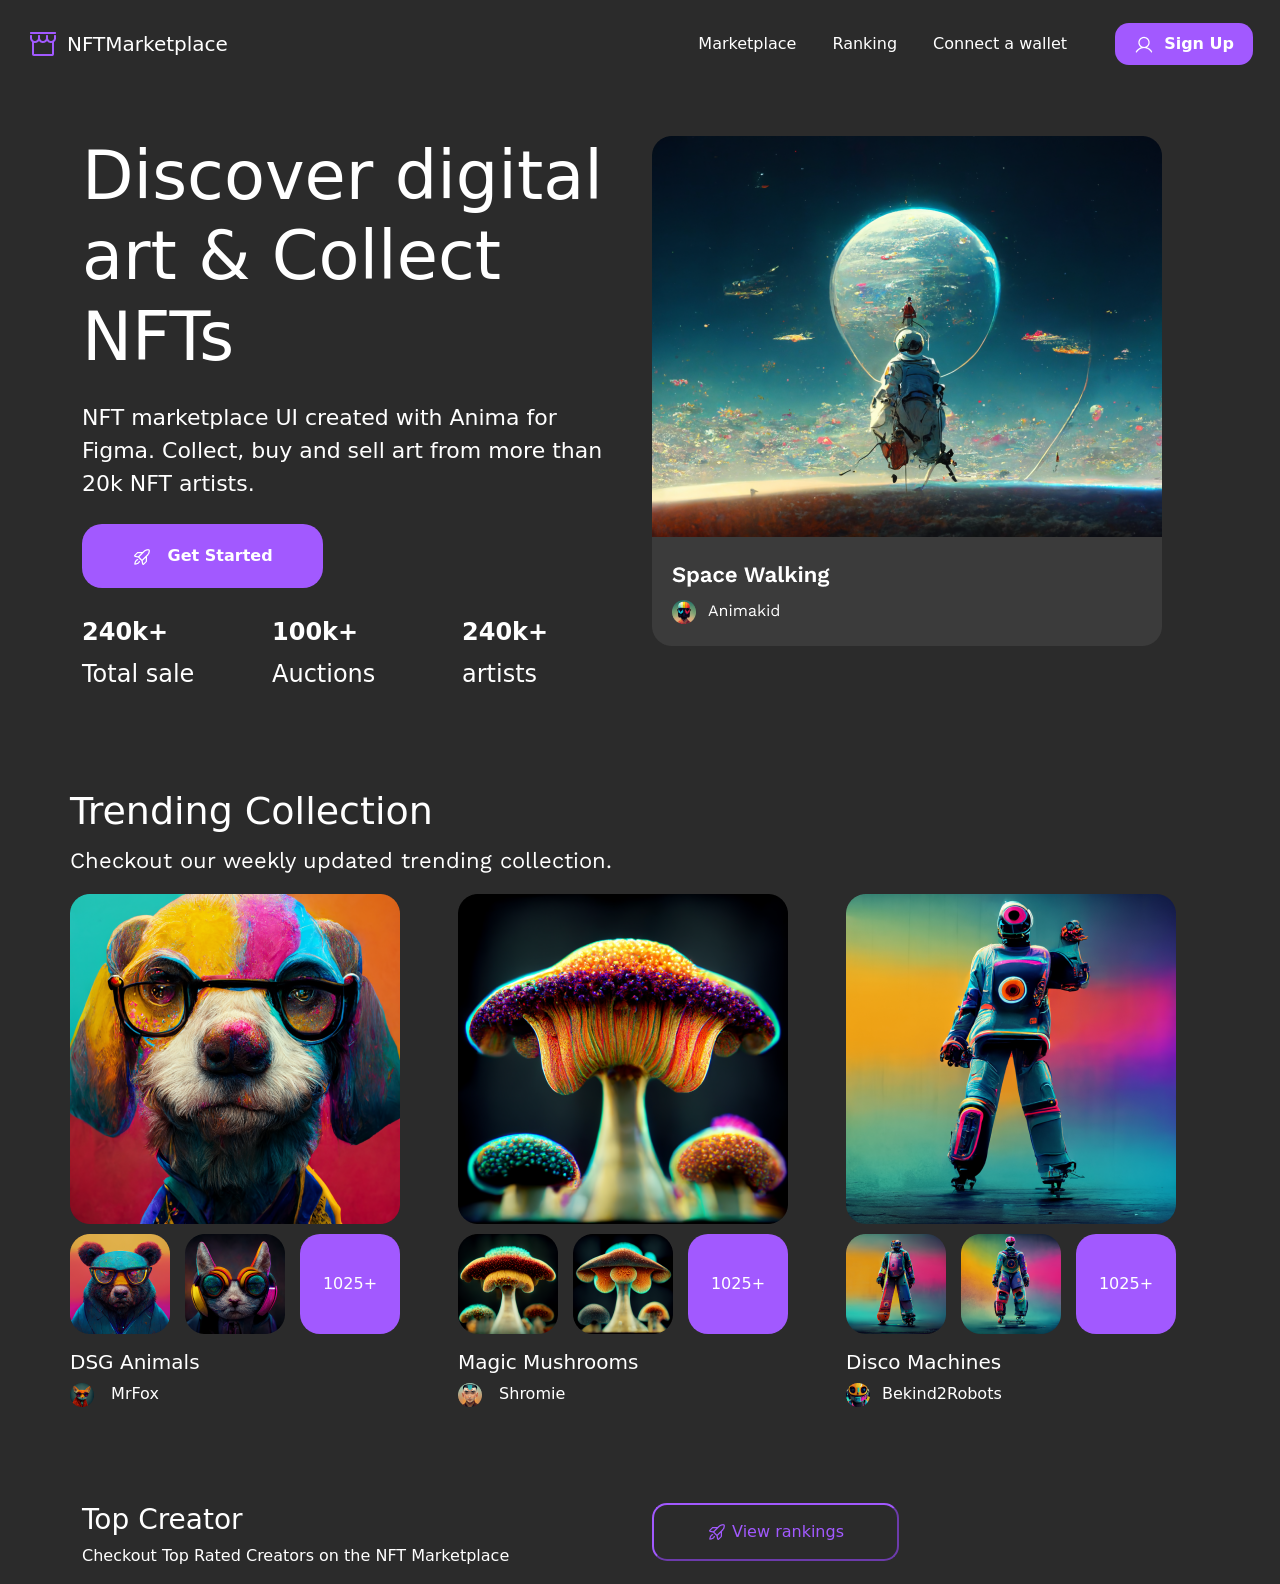
==== index.html @ 0f58839f "first commit" ====
<!DOCTYPE html>
<html lang="en">
    <head>
        <meta charset="UTF-8" />
        <meta name="viewport" content="width=device-width, initial-scale=1.0" />
        <link rel="icon" href="asset/images/Storefront.png">
        <title>NFT - Landing Page</title>
        <link rel="stylesheet" href="asset/css/bootstrap.min.css" />
        <link rel="stylesheet" href="asset/css/style.css" />
        <link rel="preconnect" href="https://fonts.googleapis.com" />
        <link rel="preconnect" href="https://fonts.gstatic.com" crossorigin />
        <link
            href="https://fonts.googleapis.com/css2?family=Work+Sans:ital,wght@0,100;0,200;0,300;0,400;0,500;0,600;0,700;0,800;0,900;1,100;1,200;1,300;1,400;1,500;1,600;1,700;1,800;1,900&display=swap"
            rel="stylesheet"
        />
    </head>
    <body>
        <!-- Navbar -->
        <nav class="navbar navbar-expand-lg bg-body-tertiary sticky-top">
            <div class="container-navbar container">
                <a class="navbar-brand d-flex align-items-center" href="#">
                    <img src="asset/images/Storefront.png" alt="" /><span class="mx-2">NFT<span>Marketplace</a>
                <button
                    class="navbar-toggler"
                    type="button"
                    data-bs-toggle="collapse"
                    data-bs-target="#navbarNavDropdown"
                    aria-controls="navbarNavDropdown"
                    aria-expanded="false"
                    aria-label="Toggle navigation"
                >
                    <span class="navbar-toggler-icon"></span>
                </button>
                <div class="collapse navbar-collapse" id="navbarNavDropdown">
                    <ul class="navbar-nav ms-auto ma">
                        <li class="nav-item">
                            <a class="nav-link" aria-current="page" href="#"
                                >Marketplace</a>
                        </li>
                        <li class="nav-item">
                            <a class="nav-link" href="#">Ranking</a>
                        </li>
                        <li class="nav-item">
                            <a class="nav-link" href="#">Connect a wallet</a>
                        </li>
                    </ul>
                    <button class="button-primary">
                        <img src="asset/images/User.png" alt="" />Sign Up
                    </button>
                </div>
            </div>
        </nav>
        <!-- End Navbar -->

        <!-- Hero Section -->
        <section class="hero-section pt-5">
            <div class="container">
                <div class="row">
                    <div class="col-lg-6 col-12">
                        <div class="hero-text-wrapper mb-4">
                            <h1 class="hero-text-title mb-4">
                                Discover digital art & Collect NFTs
                            </h1>
                            <p class="hero-text-paragraf">
                                NFT marketplace UI created with Anima for Figma.
                                Collect, buy and sell art from more than 20k NFT
                                artists.
                            </p>
                        </div>
                        <div class="button-hero">
                            <button class="button-primary">
                                <img src="asset/images/RocketLaunch.png" alt=""> Get Started
                            </button>
                        </div>
                        <div class="accumulation row">
                             
                                <div class="col-lg-4 accumulations">
                                    <h4>240k+</h4>
                                    <p>Total sale</p>
                                </div>
                                <div class="col-lg-4 accumulations">
                                    <h4>100k+</h4>
                                    <p>Auctions</p>
                                </div>
                                <div class="col-lg-4 accumulations">
                                    <h4>240k+</h4>
                                    <p>artists</p>
                                </div>
                    
                        </div>
                    </div>
                    <div class="col-lg-6 col-12">
                        <img src="asset/images/Highlighted NFT.png" alt="">
                    </div>
                </div>
            </div>
        </section>
        <!-- End Hero Section -->

        <!-- Start Treding Collection -->
        <section>
            <div class="container cards">
                <div>
                    <h3 style="font-size: 38px;">Trending Collection</h3>
                    <p style="line-height: 35.2px; font-family: work sans; font-size: 22px;">Checkout our weekly updated trending collection.</p>
                </div>

                <div class="row">
                  <div class="col-lg-4 col-sm-6">
                    <img src="asset/images/Primary Photo Placeholder.png" alt="">
                    <div class="parent-more row-lg-4">
                        <img src="asset/images/Secondary Photo Placeholder-1.png" alt="">
                        <img src="asset/images/Secondary Photo Placeholder.png" alt="">
                        <p class="more">1025+</p>
                    </div>
                    <div class="profile">
                        <h5>DSG Animals</h5>
                        <p><img src="asset/images/Avatar Placeholder.png" alt=""> MrFox</p>
                    </div>
                  </div>

                  <div class="col-lg-4 col-sm-6">
                    <img src="asset/images/card 2/Primary Photo Placeholder.png" alt="">
                    <div class="parent-more row-lg-4">
                        <img src="asset/images/card 2/Secondary Photo Placeholder(1).png" alt="">
                        <img src="asset/images/card 2/Secondary Photo Placeholder.png" alt="">
                        <p class="more">1025+</p>
                    </div>
                    <div class="profile">
                        <h5>Magic Mushrooms</h5>
                        <p><img src="asset/images/card 2/Avatar Placeholder.png" alt=""> Shromie</p>
                    </div>
                  </div>

                  <div class="col-lg-4">
                    <img src="asset/images/card 3/Primary Photo Placeholder.png" alt="">
                    <div class="parent-more row-lg-4">
                        <img src="asset/images/card 3/Secondary Photo Placeholder-1.png" alt="">
                        <img src="asset/images/card 3/Secondary Photo Placeholder.png" alt="">
                        <p class="more">1025+</p>
                    </div>
                    <div class="profile">
                        <h5>Disco Machines</h5>
                        <p><img src="asset/images/card 3/Avatar Placeholder.png" alt="">Bekind2Robots</p>
                    </div>
                  </div>
                </div>
            </div>  
            <!-- End Trending Collection -->

            <!-- Start Top Creator -->
            <section>
                <div class="container top-creator">
                    <div class="row">
                        <div class="col-lg-6">
                        <h3>Top Creator</h3>
                        <p>Checkout Top Rated Creators on the NFT Marketplace</p>
                    </div>
                    <div class="col-lg-6">
                        <button class="button-topcreator">
                            <img src="asset/images/RocketLaunch(1).png" alt=""> View rankings
                        </button>
                    </div>    
                    </div>
                </div>
            </section>
            <!-- End Top Creator -->


                
                    
                    
                    
     </section>
        <script src="asset/js/bootstrap.bundle.js"></script>
    </body>
</html>
---- asset/css/style.css ----
:root {
    --primary-bg: #2B2B2B;
    --secondary-bg: #3B3B3B;
    --btn-primary: #A259FF;
    --btn-secondary: #FFFFFF;
    --primary-text: #FFFFFF;
    --secondary-text:#858584;
}

h1, h2, h3, h4, h5, h6, p{
    color: var(--primary-text);
}

.button-primary{
    background-color: var(--btn-primary);
    color: var(--primary-text);
    padding:  9px 19px;
    border-radius: 14px;
    border: none;
    font-weight: 600;
    font-size: 16px;
}
.button-hero .button-primary{
    padding: 20px 50px 20px 50px;
    border-radius: 20px;
}

.accumulation{
    margin-top: 30px;
}

.accumulation h4{
    font-weight: 700;
    font-size: 24px;
}

.accumulation p{
    font-size: 24px;
    font-weight: 400;
    line-height: 38.38px;
}

body{
    background-color: var(--primary-bg);
    color: var(--primary-text);
}

.button-primary img{
    margin-right: 10px;
}

.navbar-nav, li.nav-item{
    margin-right: 20px;
}


.navbar{
    background-color: var(--primary-bg) !important;
}

.container-navbar{
    margin: 15px;
}

.navbar-brand, .navbar-brand:hover, .nav-link:focus, .nav-link:hover, li.nav-item a {
    color: var(--primary-text);
}

.hero-text-title {
    font-size: 67px;
}

.hero-text-paragraf {
    font-size: 22px;
}

body h1{
    size: 67px;
}

.cards{
    padding: 80px 0 80px 0;
}

.more {
    background-color: var(--btn-primary);
    width: 100px;
    height: 100px;
    border-radius: 20px;
    display: flex;
    justify-content: center;
    align-items: center;
}

.parent-more{
    display: flex;
    width: 330px;
    justify-content: space-between;
    padding-top: 10px;
}

.parent-more img{
    width: 100px;
    height: 100px;
}

.profile p img{
    padding-right: 12px;
}

.navbar-toggler{
    border-color: var(--btn-primary);
}

.top-creator .button-topcreator{
    padding: 15px 50px;
    border-radius: 15px;
    border-color: #A259FF;
    background-color: var(--primary-bg);
    color: var(--btn-primary);
    width: 247px;
}



@media(max-width: 1000px){
    .button-primary{
        width: 100%;
    }
}

@media (min-width: 1200px) {
    .container-navbar {
      max-width: 1329px;
    }
}

@media (max-width: 600px){
    .accumulation .accumulations{
        width: 150px;
    }
}

@media (max-width: 600px){
    .accumulation{
        display: flex;
        justify-content: space-between;
    }
}
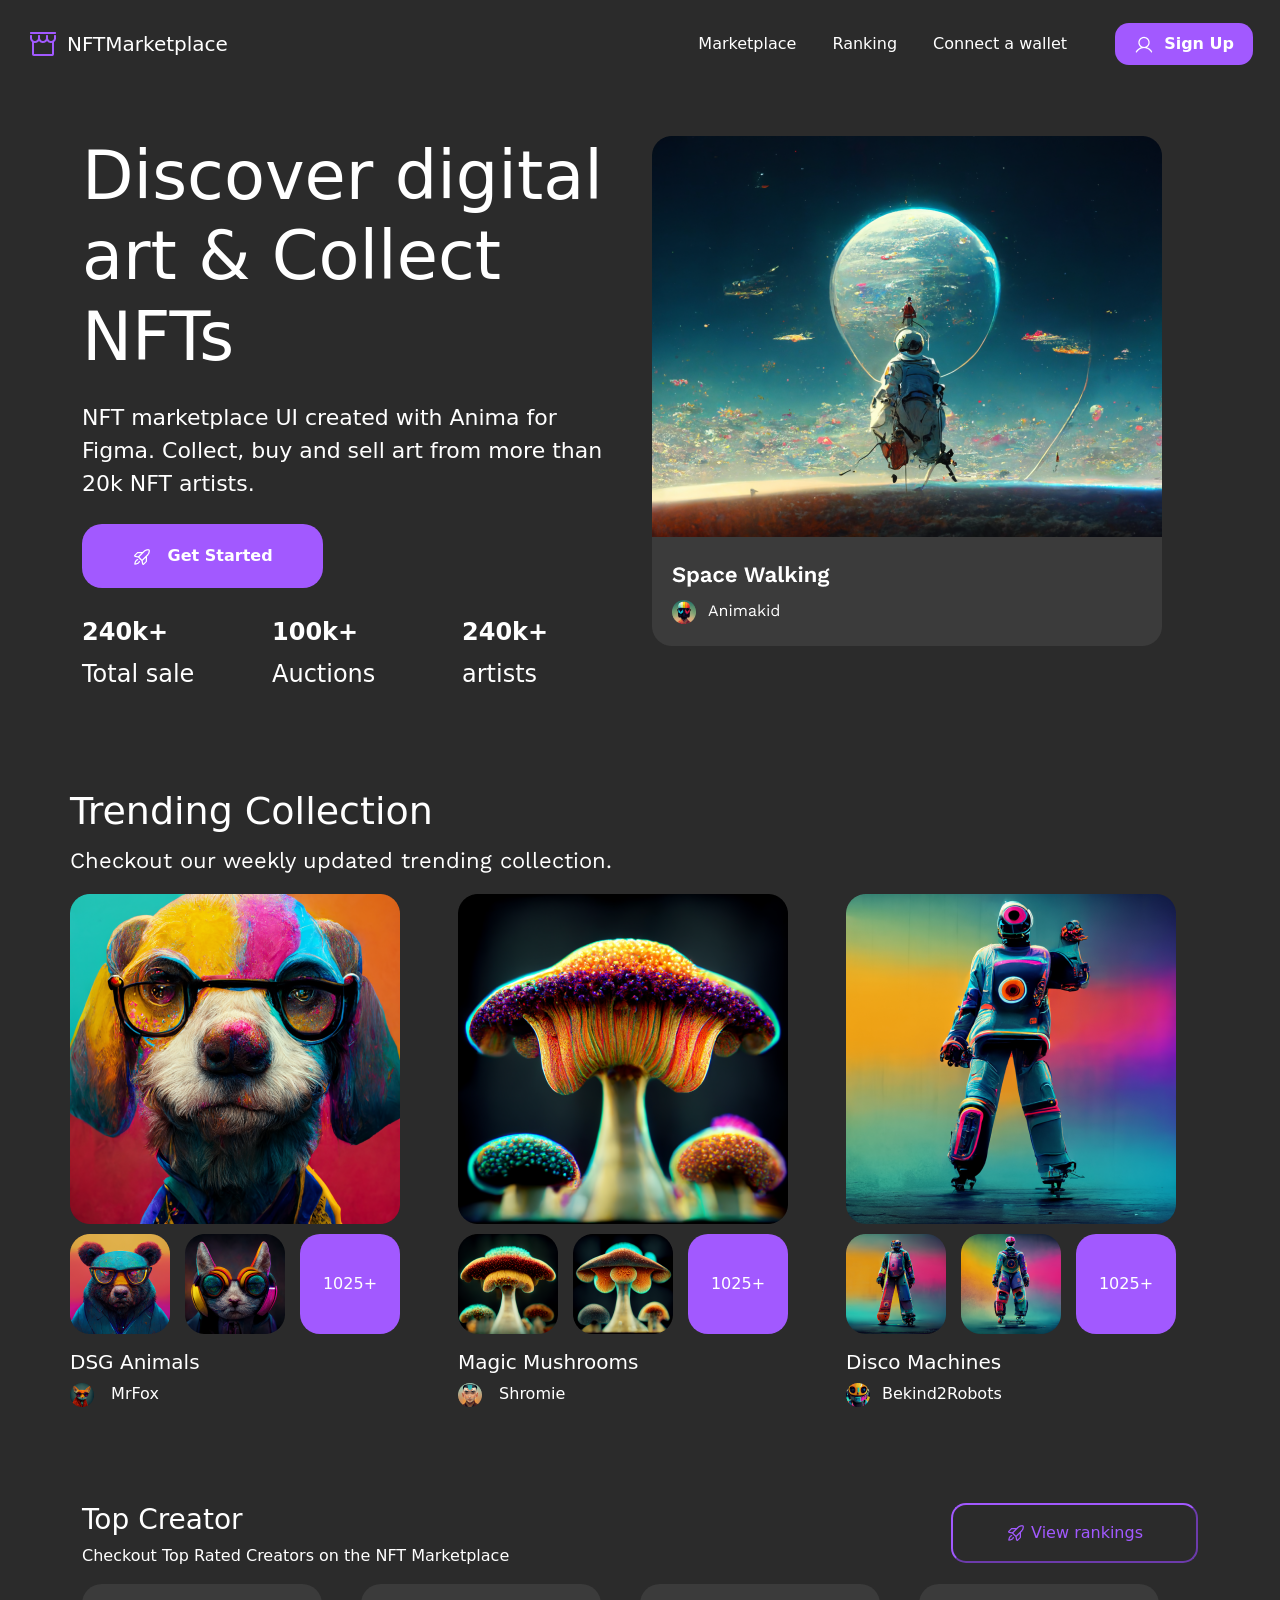
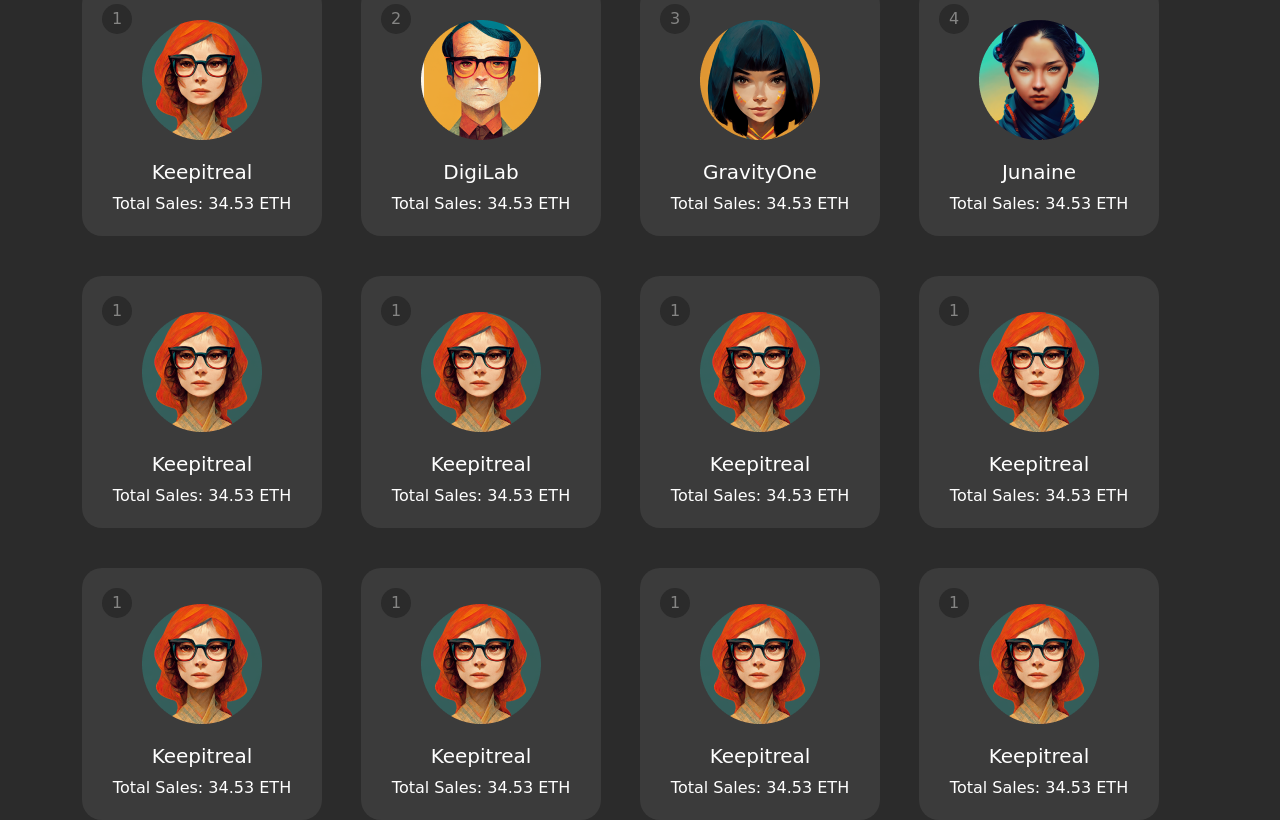
==== commit 54b470c5: "add top creator" ====
--- a/index.html
+++ b/index.html
@@ -151,16 +151,187 @@
             <!-- Start Top Creator -->
             <section>
                 <div class="container top-creator">
-                    <div class="row">
+                    <div class="row d-flex">
                         <div class="col-lg-6">
                         <h3>Top Creator</h3>
                         <p>Checkout Top Rated Creators on the NFT Marketplace</p>
                     </div>
-                    <div class="col-lg-6">
+                    <div class="col-lg-6 position-top-creator">
                         <button class="button-topcreator">
                             <img src="asset/images/RocketLaunch(1).png" alt=""> View rankings
                         </button>
                     </div>    
+                    </div>
+
+                    <div class="avatar-top-creator">
+                        <div class="row-lg-4">
+                            <div class="container-card d-flex">
+                            <div class="col-lg-3">
+                                <div class="card-avatar">
+                                    <p class="number">1</p>
+                                    <img src="asset/images/avatar-top-creator/Avatar.png"  alt="">
+                                         <div>
+                                            <h5>Keepitreal</h5>
+                                            <div class="total">
+                                                <p class="d-inline">Total Sales:</p>
+                                                <p class="d-inline">34.53 ETH</p>
+                                            </div>
+                                        </div>
+                                </div>
+                            </div>
+                            <div class="col-lg-3">
+                                <div class="card-avatar">
+                                    <p class="number">2</p>
+                                    <img src="asset/images/avatar-top-creator/Artist Avatar.png"  alt="">
+                                         <div>
+                                            <h5>DigiLab</h5>
+                                            <div class="total">
+                                                <p class="d-inline">Total Sales:</p>
+                                                <p class="d-inline">34.53 ETH</p>
+                                            </div>
+                                        </div>
+                                </div>
+                            </div>
+                            <div class="col-lg-3">
+                                <div class="card-avatar">
+                                    <p class="number">3</p>
+                                    <img src="asset/images/avatar-top-creator/Artist Avatar-1.png"  alt="">
+                                         <div>
+                                            <h5>GravityOne</h5>
+                                            <div class="total">
+                                                <p class="d-inline">Total Sales:</p>
+                                                <p class="d-inline">34.53 ETH</p>
+                                            </div>
+                                        </div>
+                                </div>
+                            </div>
+                            <div class="col-lg-3">
+                                <div class="card-avatar">
+                                    <p class="number">4</p>
+                                    <img src="asset/images/avatar-top-creator/Artist Avatar-2.png"  alt="">
+                                         <div>
+                                            <h5>Junaine</h5>
+                                            <div class="total">
+                                                <p class="d-inline">Total Sales:</p>
+                                                <p class="d-inline">34.53 ETH</p>
+                                            </div>
+                                        </div>
+                                </div>
+                            </div>
+                        </div>
+                        </div>
+                        <div class="row-lg-4">
+                            <div class="container-card d-flex">
+                            <div class="col-lg-3">
+                                <div class="card-avatar">
+                                    <p class="number">1</p>
+                                    <img src="asset/images/avatar-top-creator/Avatar.png"  alt="">
+                                         <div>
+                                            <h5>Keepitreal</h5>
+                                            <div class="total">
+                                                <p class="d-inline">Total Sales:</p>
+                                                <p class="d-inline">34.53 ETH</p>
+                                            </div>
+                                        </div>
+                                </div>
+                            </div>
+                            <div class="col-lg-3">
+                                <div class="card-avatar">
+                                    <p class="number">1</p>
+                                    <img src="asset/images/avatar-top-creator/Avatar.png"  alt="">
+                                         <div>
+                                            <h5>Keepitreal</h5>
+                                            <div class="total">
+                                                <p class="d-inline">Total Sales:</p>
+                                                <p class="d-inline">34.53 ETH</p>
+                                            </div>
+                                        </div>
+                                </div>
+                            </div>
+                            <div class="col-lg-3">
+                                <div class="card-avatar">
+                                    <p class="number">1</p>
+                                    <img src="asset/images/avatar-top-creator/Avatar.png"  alt="">
+                                         <div>
+                                            <h5>Keepitreal</h5>
+                                            <div class="total">
+                                                <p class="d-inline">Total Sales:</p>
+                                                <p class="d-inline">34.53 ETH</p>
+                                            </div>
+                                        </div>
+                                </div>
+                            </div>
+                            <div class="col-lg-3">
+                                <div class="card-avatar">
+                                    <p class="number">1</p>
+                                    <img src="asset/images/avatar-top-creator/Avatar.png"  alt="">
+                                         <div>
+                                            <h5>Keepitreal</h5>
+                                            <div class="total">
+                                                <p class="d-inline">Total Sales:</p>
+                                                <p class="d-inline">34.53 ETH</p>
+                                            </div>
+                                        </div>
+                                </div>
+                            </div>
+                        </div>
+                        </div>
+                        <div class="row-lg-4">
+                            <div class="container-card-number d-flex">
+                            <div class="col-lg-3">
+                                <div class="card-avatar">
+                                    <p class="number">1</p>
+                                    <img src="asset/images/avatar-top-creator/Avatar.png"  alt="">
+                                         <div>
+                                            <h5>Keepitreal</h5>
+                                            <div class="total">
+                                                <p class="d-inline">Total Sales:</p>
+                                                <p class="d-inline">34.53 ETH</p>
+                                            </div>
+                                        </div>
+                                </div>
+                            </div>
+                            <div class="col-lg-3">
+                                <div class="card-avatar">
+                                    <p class="number">1</p>
+                                    <img src="asset/images/avatar-top-creator/Avatar.png"  alt="">
+                                         <div>
+                                            <h5>Keepitreal</h5>
+                                            <div class="total">
+                                                <p class="d-inline">Total Sales:</p>
+                                                <p class="d-inline">34.53 ETH</p>
+                                            </div>
+                                        </div>
+                                </div>
+                            </div>
+                            <div class="col-lg-3">
+                                <div class="card-avatar">
+                                    <p class="number">1</p>
+                                    <img src="asset/images/avatar-top-creator/Avatar.png"  alt="">
+                                         <div>
+                                            <h5>Keepitreal</h5>
+                                            <div class="total">
+                                                <p class="d-inline">Total Sales:</p>
+                                                <p class="d-inline">34.53 ETH</p>
+                                            </div>
+                                        </div>
+                                </div>
+                            </div>
+                            <div class="col-lg-3">
+                                <div class="card-avatar">
+                                    <p class="number">1</p>
+                                    <img src="asset/images/avatar-top-creator/Avatar.png"  alt="">
+                                         <div>
+                                            <h5>Keepitreal</h5>
+                                            <div class="total">
+                                                <p class="d-inline">Total Sales:</p>
+                                                <p class="d-inline">34.53 ETH</p>
+                                            </div>
+                                        </div>
+                                </div>
+                            </div>
+                        </div>
+                        </div>
                     </div>
                 </div>
             </section>
--- a/asset/css/style.css
+++ b/asset/css/style.css
@@ -121,7 +121,53 @@
     width: 247px;
 }
 
+.button-topcreator{
+    width: 247px;
+    height: 60px;
+}
 
+.position-top-creator{
+    display: flex;
+    justify-content: end;
+}
+
+.card-avatar{
+    background-color: #3B3B3B;
+    border-radius: 20px;
+    padding: 20px;
+    width: 240px;
+}
+
+.card-avatar .number {
+    background-color: var(--primary-bg);
+    width: 30px;
+    height: 30px;
+    border-radius: 20px;
+    display: flex;
+    justify-content: center;
+    align-items: center;
+    color: #858584;
+}
+
+.card-avatar img{
+    display: block;
+    margin-left: auto;
+    margin-right: auto;
+    padding-bottom: 20px;
+    margin-top: -30px;
+}
+
+.card-avatar .total{
+    text-align: center;
+}
+
+.card-avatar h5{
+    text-align: center;
+}
+
+.container-card{
+    padding-bottom: 40px;
+}
 
 @media(max-width: 1000px){
     .button-primary{
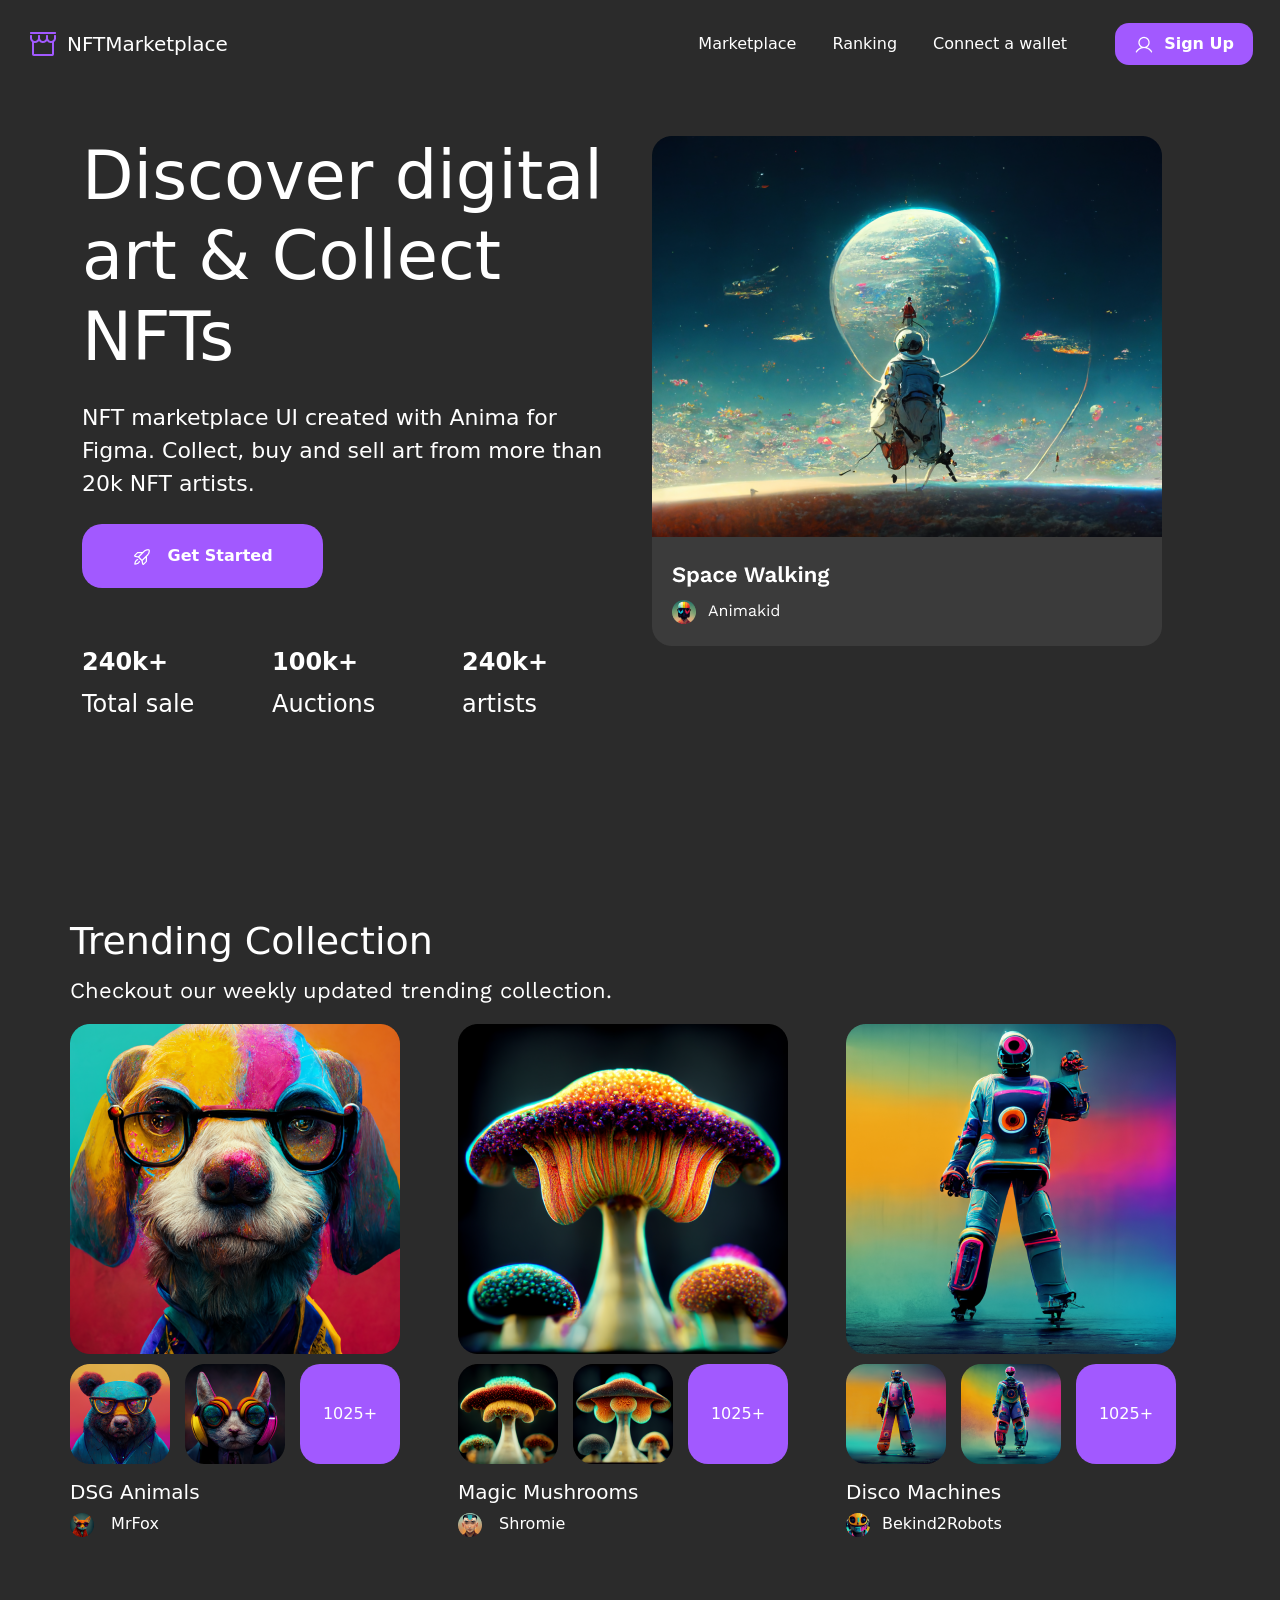
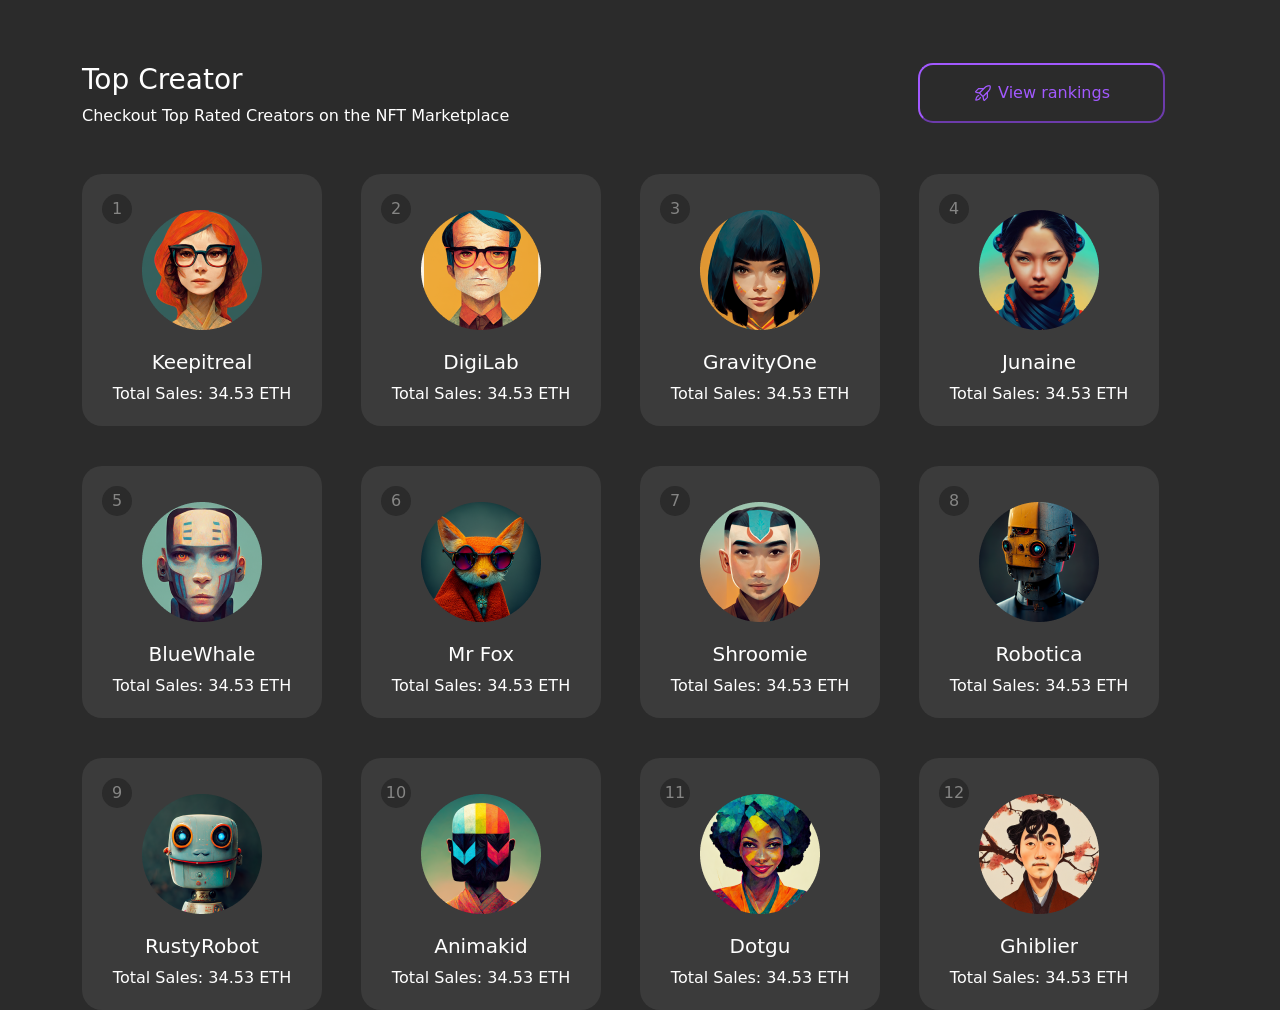
==== commit ef4eb6af: "add avatar top creator" ====
--- a/index.html
+++ b/index.html
@@ -72,7 +72,7 @@
                                 <img src="asset/images/RocketLaunch.png" alt=""> Get Started
                             </button>
                         </div>
-                        <div class="accumulation row">
+                        <div class="accumulation row" style="padding-bottom: 100px; padding-top: 30px;">
                              
                                 <div class="col-lg-4 accumulations">
                                     <h4>240k+</h4>
@@ -151,7 +151,7 @@
             <!-- Start Top Creator -->
             <section>
                 <div class="container top-creator">
-                    <div class="row d-flex">
+                    <div class="row d-flex" style="padding-bottom: 30px; padding-top: 30px;">
                         <div class="col-lg-6">
                         <h3>Top Creator</h3>
                         <p>Checkout Top Rated Creators on the NFT Marketplace</p>
@@ -224,49 +224,49 @@
                             <div class="container-card d-flex">
                             <div class="col-lg-3">
                                 <div class="card-avatar">
-                                    <p class="number">1</p>
-                                    <img src="asset/images/avatar-top-creator/Avatar.png"  alt="">
-                                         <div>
-                                            <h5>Keepitreal</h5>
-                                            <div class="total">
-                                                <p class="d-inline">Total Sales:</p>
-                                                <p class="d-inline">34.53 ETH</p>
-                                            </div>
-                                        </div>
-                                </div>
-                            </div>
-                            <div class="col-lg-3">
-                                <div class="card-avatar">
-                                    <p class="number">1</p>
-                                    <img src="asset/images/avatar-top-creator/Avatar.png"  alt="">
-                                         <div>
-                                            <h5>Keepitreal</h5>
-                                            <div class="total">
-                                                <p class="d-inline">Total Sales:</p>
-                                                <p class="d-inline">34.53 ETH</p>
-                                            </div>
-                                        </div>
-                                </div>
-                            </div>
-                            <div class="col-lg-3">
-                                <div class="card-avatar">
-                                    <p class="number">1</p>
-                                    <img src="asset/images/avatar-top-creator/Avatar.png"  alt="">
-                                         <div>
-                                            <h5>Keepitreal</h5>
-                                            <div class="total">
-                                                <p class="d-inline">Total Sales:</p>
-                                                <p class="d-inline">34.53 ETH</p>
-                                            </div>
-                                        </div>
-                                </div>
-                            </div>
-                            <div class="col-lg-3">
-                                <div class="card-avatar">
-                                    <p class="number">1</p>
-                                    <img src="asset/images/avatar-top-creator/Avatar.png"  alt="">
-                                         <div>
-                                            <h5>Keepitreal</h5>
+                                    <p class="number">5</p>
+                                    <img src="asset/images/avatar-top-creator/Artist Avatar-3.png"  alt="">
+                                         <div>
+                                            <h5>BlueWhale</h5>
+                                            <div class="total">
+                                                <p class="d-inline">Total Sales:</p>
+                                                <p class="d-inline">34.53 ETH</p>
+                                            </div>
+                                        </div>
+                                </div>
+                            </div>
+                            <div class="col-lg-3">
+                                <div class="card-avatar">
+                                    <p class="number">6</p>
+                                    <img src="asset/images/avatar-top-creator/Artist Avatar-4.png"  alt="">
+                                         <div>
+                                            <h5>Mr Fox</h5>
+                                            <div class="total">
+                                                <p class="d-inline">Total Sales:</p>
+                                                <p class="d-inline">34.53 ETH</p>
+                                            </div>
+                                        </div>
+                                </div>
+                            </div>
+                            <div class="col-lg-3">
+                                <div class="card-avatar">
+                                    <p class="number">7</p>
+                                    <img src="asset/images/avatar-top-creator/Artist Avatar-5.png"  alt="">
+                                         <div>
+                                            <h5>Shroomie</h5>
+                                            <div class="total">
+                                                <p class="d-inline">Total Sales:</p>
+                                                <p class="d-inline">34.53 ETH</p>
+                                            </div>
+                                        </div>
+                                </div>
+                            </div>
+                            <div class="col-lg-3">
+                                <div class="card-avatar">
+                                    <p class="number">8</p>
+                                    <img src="asset/images/avatar-top-creator/Artist Avatar-6.png"  alt="">
+                                         <div>
+                                            <h5>Robotica</h5>
                                             <div class="total">
                                                 <p class="d-inline">Total Sales:</p>
                                                 <p class="d-inline">34.53 ETH</p>
@@ -280,49 +280,49 @@
                             <div class="container-card-number d-flex">
                             <div class="col-lg-3">
                                 <div class="card-avatar">
-                                    <p class="number">1</p>
-                                    <img src="asset/images/avatar-top-creator/Avatar.png"  alt="">
-                                         <div>
-                                            <h5>Keepitreal</h5>
-                                            <div class="total">
-                                                <p class="d-inline">Total Sales:</p>
-                                                <p class="d-inline">34.53 ETH</p>
-                                            </div>
-                                        </div>
-                                </div>
-                            </div>
-                            <div class="col-lg-3">
-                                <div class="card-avatar">
-                                    <p class="number">1</p>
-                                    <img src="asset/images/avatar-top-creator/Avatar.png"  alt="">
-                                         <div>
-                                            <h5>Keepitreal</h5>
-                                            <div class="total">
-                                                <p class="d-inline">Total Sales:</p>
-                                                <p class="d-inline">34.53 ETH</p>
-                                            </div>
-                                        </div>
-                                </div>
-                            </div>
-                            <div class="col-lg-3">
-                                <div class="card-avatar">
-                                    <p class="number">1</p>
-                                    <img src="asset/images/avatar-top-creator/Avatar.png"  alt="">
-                                         <div>
-                                            <h5>Keepitreal</h5>
-                                            <div class="total">
-                                                <p class="d-inline">Total Sales:</p>
-                                                <p class="d-inline">34.53 ETH</p>
-                                            </div>
-                                        </div>
-                                </div>
-                            </div>
-                            <div class="col-lg-3">
-                                <div class="card-avatar">
-                                    <p class="number">1</p>
-                                    <img src="asset/images/avatar-top-creator/Avatar.png"  alt="">
-                                         <div>
-                                            <h5>Keepitreal</h5>
+                                    <p class="number">9</p>
+                                    <img src="asset/images/avatar-top-creator/Artist Avatar-7.png"  alt="">
+                                         <div>
+                                            <h5>RustyRobot</h5>
+                                            <div class="total">
+                                                <p class="d-inline">Total Sales:</p>
+                                                <p class="d-inline">34.53 ETH</p>
+                                            </div>
+                                        </div>
+                                </div>
+                            </div>
+                            <div class="col-lg-3">
+                                <div class="card-avatar">
+                                    <p class="number">10</p>
+                                    <img src="asset/images/avatar-top-creator/Artist Avatar-8.png"  alt="">
+                                         <div>
+                                            <h5>Animakid</h5>
+                                            <div class="total">
+                                                <p class="d-inline">Total Sales:</p>
+                                                <p class="d-inline">34.53 ETH</p>
+                                            </div>
+                                        </div>
+                                </div>
+                            </div>
+                            <div class="col-lg-3">
+                                <div class="card-avatar">
+                                    <p class="number">11</p>
+                                    <img src="asset/images/avatar-top-creator/Artist Avatar-9.png"  alt="">
+                                         <div>
+                                            <h5>Dotgu</h5>
+                                            <div class="total">
+                                                <p class="d-inline">Total Sales:</p>
+                                                <p class="d-inline">34.53 ETH</p>
+                                            </div>
+                                        </div>
+                                </div>
+                            </div>
+                            <div class="col-lg-3">
+                                <div class="card-avatar">
+                                    <p class="number">12</p>
+                                    <img src="asset/images/avatar-top-creator/Artist Avatar-10.png"  alt="">
+                                         <div>
+                                            <h5>Ghiblier</h5>
                                             <div class="total">
                                                 <p class="d-inline">Total Sales:</p>
                                                 <p class="d-inline">34.53 ETH</p>
--- a/asset/css/style.css
+++ b/asset/css/style.css
@@ -129,6 +129,7 @@
 .position-top-creator{
     display: flex;
     justify-content: end;
+    padding-right: 45px;
 }
 
 .card-avatar{
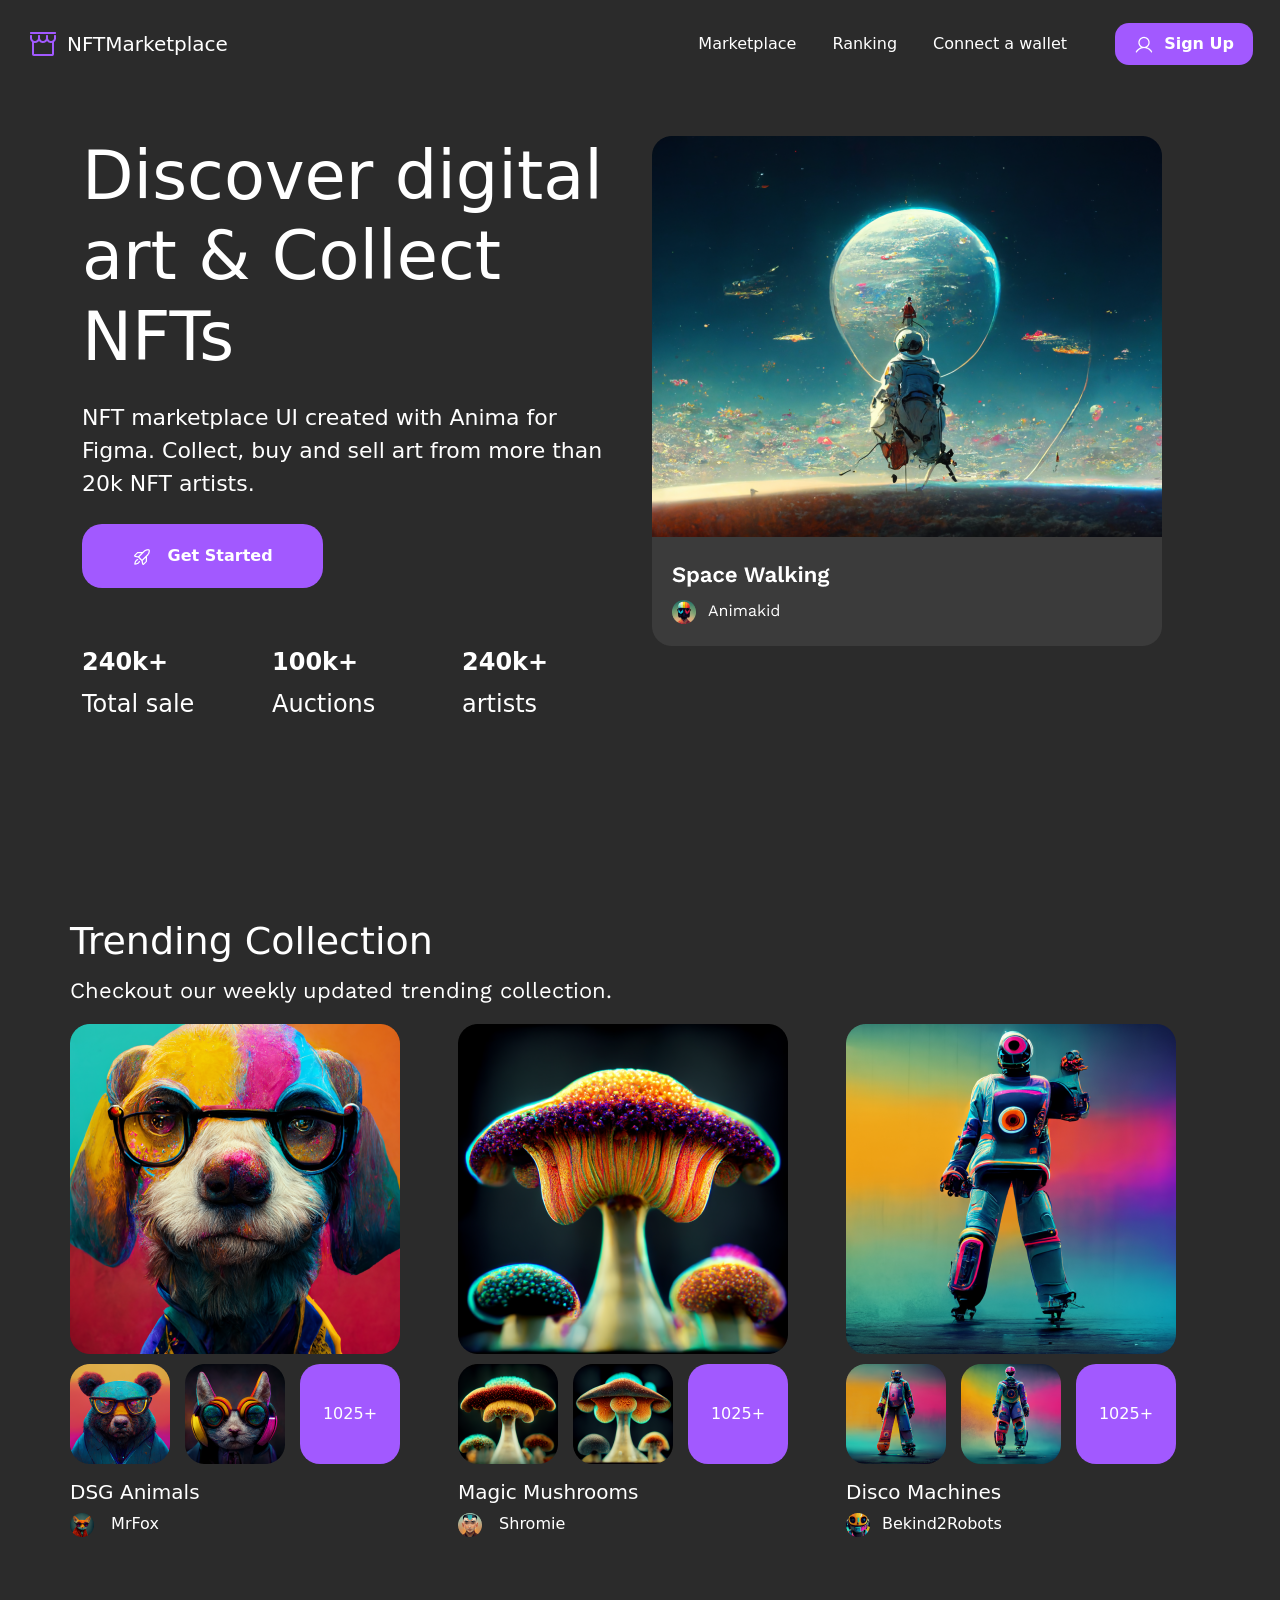
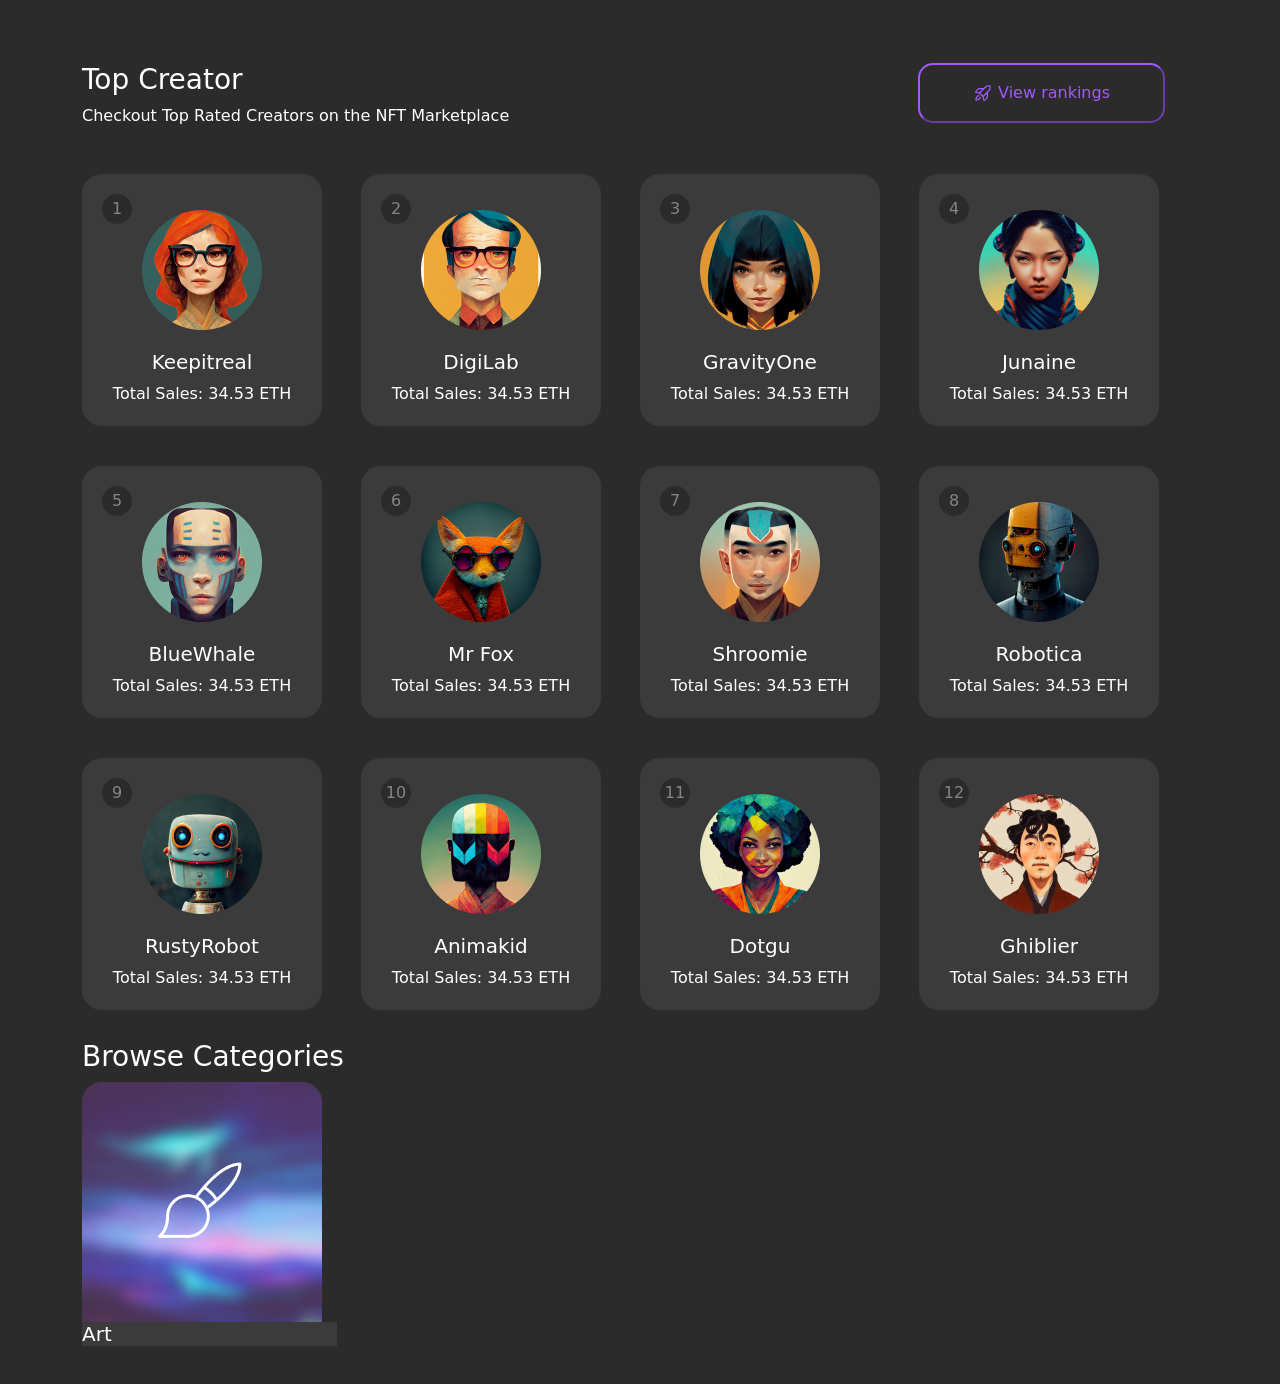
==== commit 3686af7a: "add image" ====
--- a/index.html
+++ b/index.html
@@ -337,8 +337,23 @@
             </section>
             <!-- End Top Creator -->
 
-
-                
+            <!-- Start Browse Categori -->
+                <section>
+                    <div class="container browse-cate">
+                        <div class="row d-flex" style="padding-bottom: 30px; padding-top: 30px;">
+                            <h3>Browse Categories</h3>
+
+                            <div class="row">
+                                <div class="col-lg-3">
+                                    <img src="asset/images/Browse Categories/Photo & Icon 1.png" alt="">
+                                    <div class="Categories-name">
+                                        <h5>Art</h5>
+                                    </div>
+                                </div>
+                            </div>
+                        </div>
+                </section>
+            <!-- End Browse Categori -->
                     
                     
                     
--- a/asset/css/style.css
+++ b/asset/css/style.css
@@ -170,6 +170,10 @@
     padding-bottom: 40px;
 }
 
+.Categories-name{
+    background-color: #3B3B3B;
+}
+
 @media(max-width: 1000px){
     .button-primary{
         width: 100%;
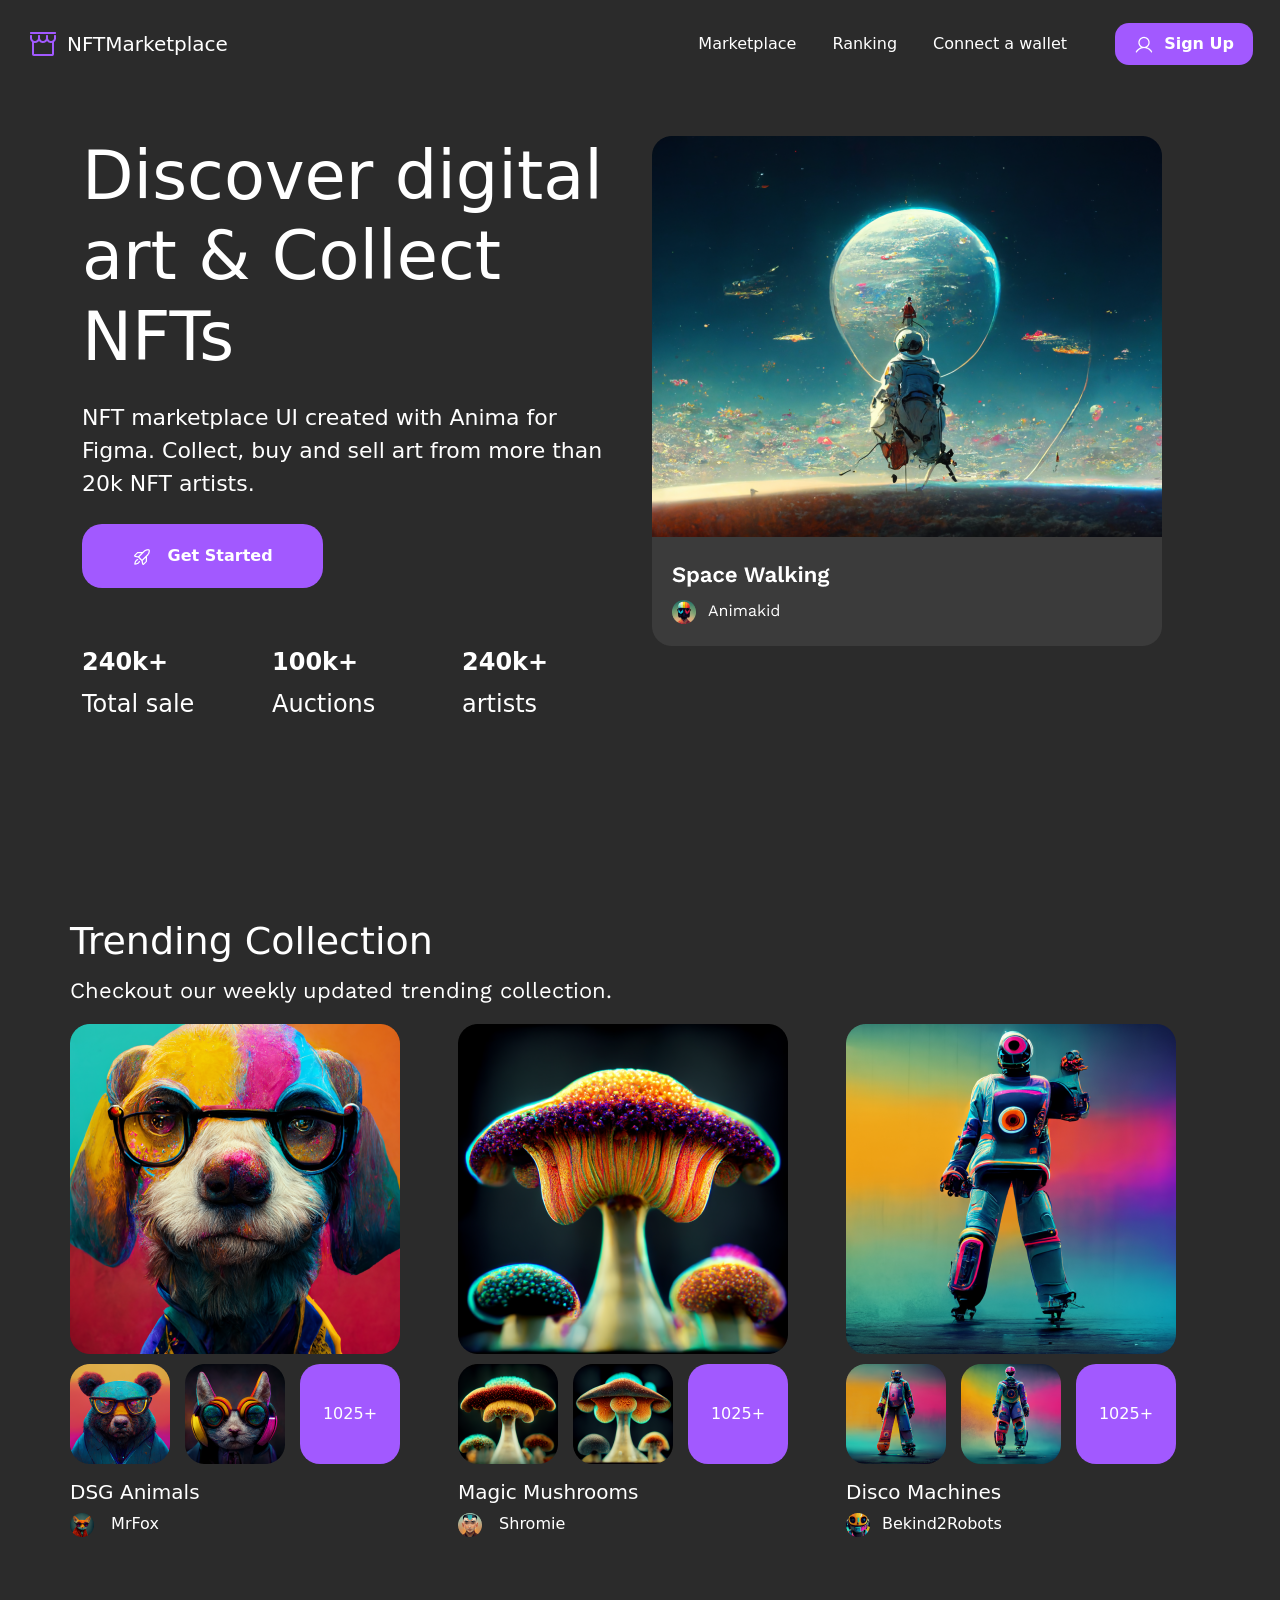
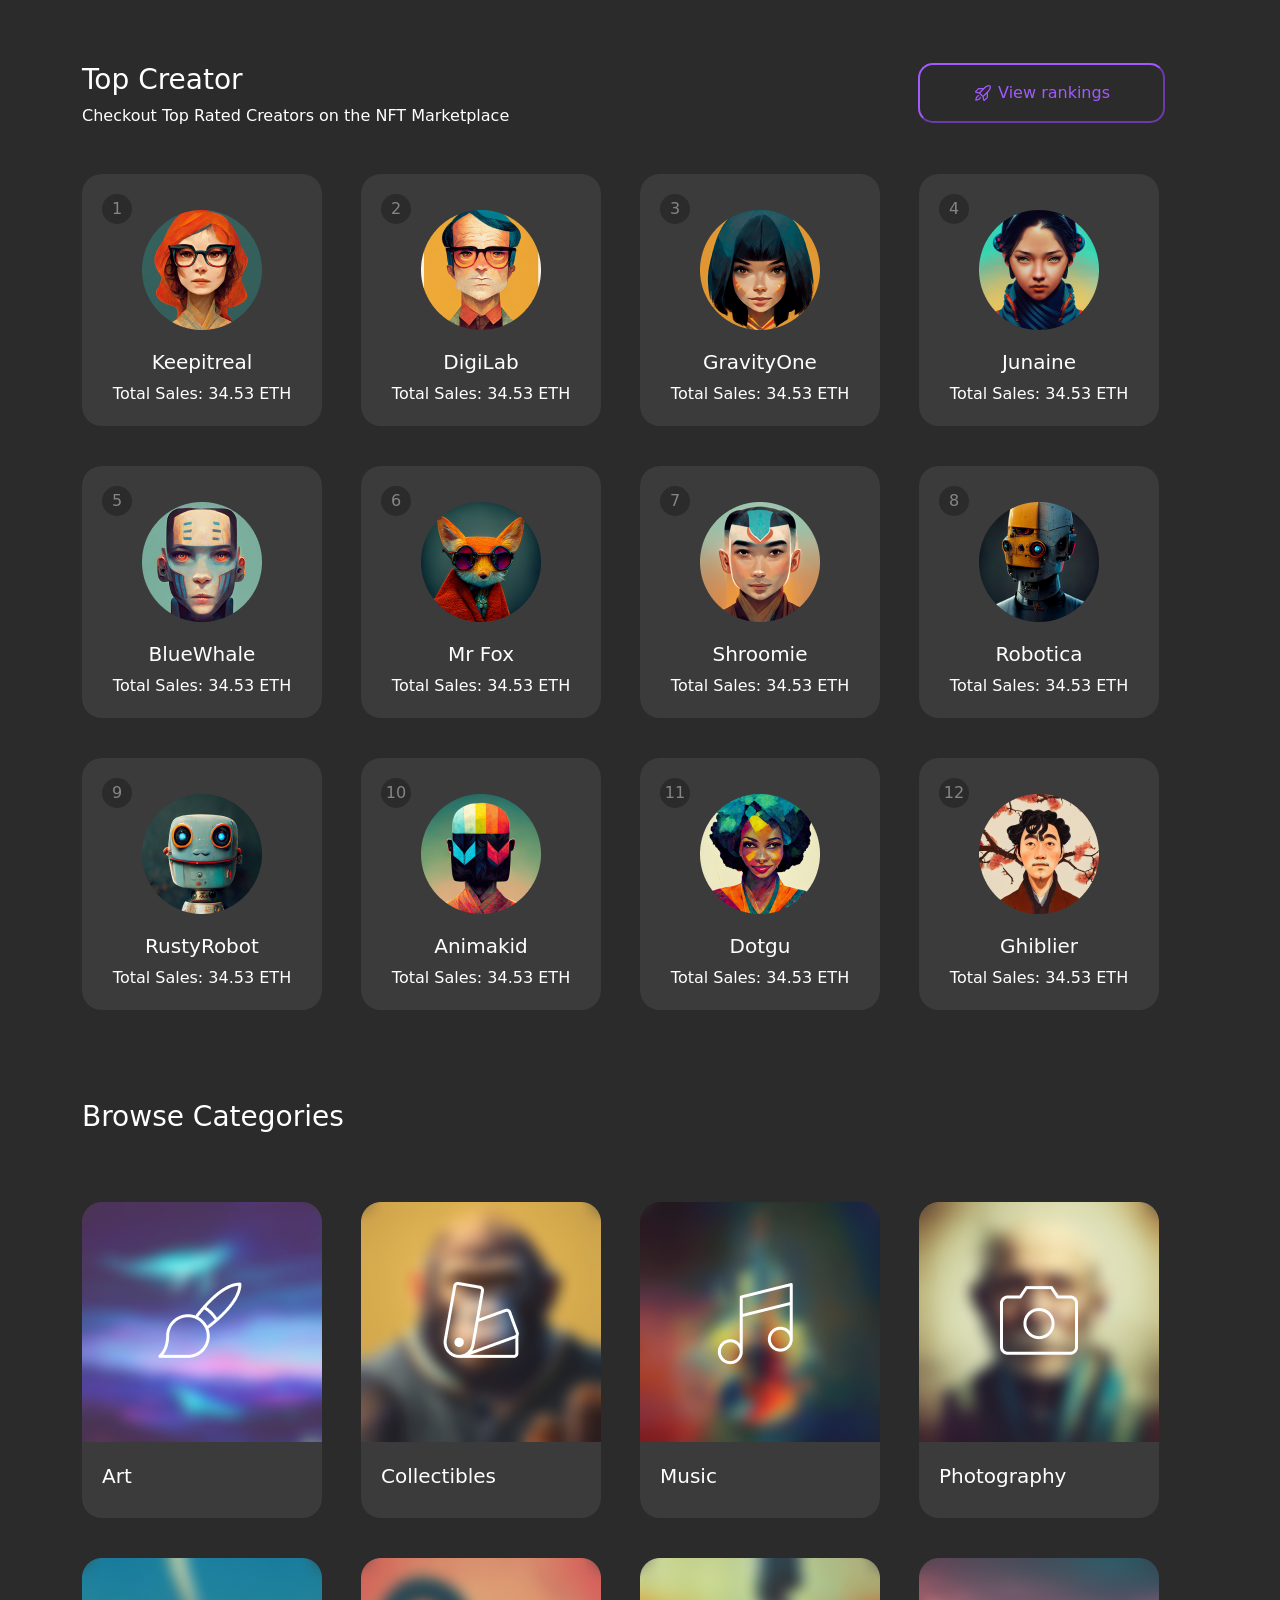
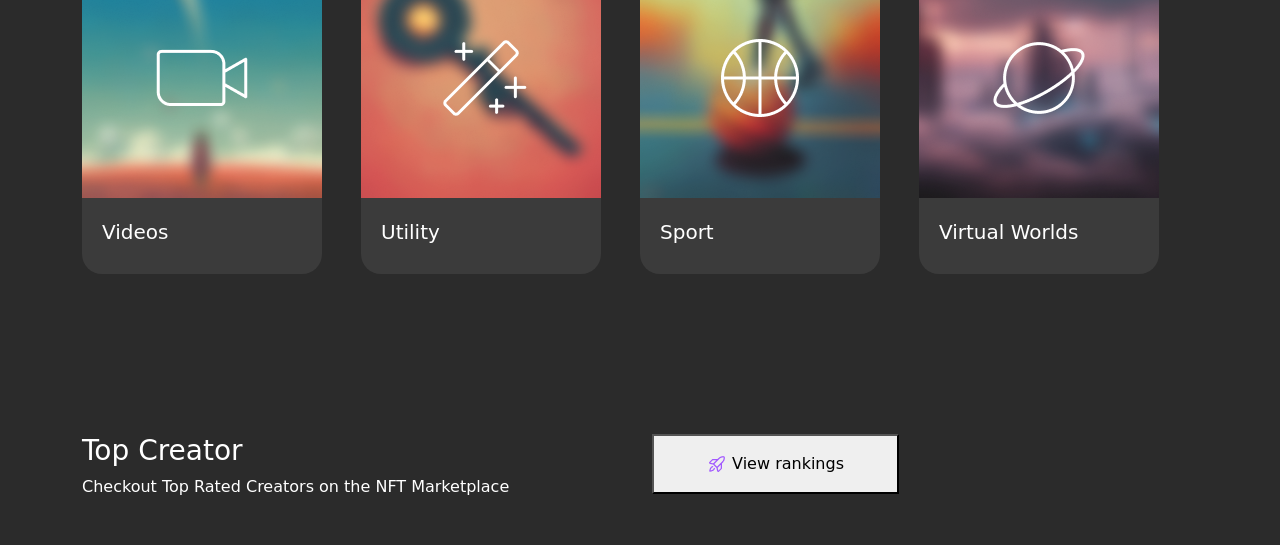
==== commit eea43f7a: "add more nft" ====
--- a/index.html
+++ b/index.html
@@ -130,9 +130,9 @@
                         <h5>Magic Mushrooms</h5>
                         <p><img src="asset/images/card 2/Avatar Placeholder.png" alt=""> Shromie</p>
                     </div>
-                  </div>
-
-                  <div class="col-lg-4">
+                </div>
+                
+                <div class="col-lg-4">
                     <img src="asset/images/card 3/Primary Photo Placeholder.png" alt="">
                     <div class="parent-more row-lg-4">
                         <img src="asset/images/card 3/Secondary Photo Placeholder-1.png" alt="">
@@ -143,9 +143,10 @@
                         <h5>Disco Machines</h5>
                         <p><img src="asset/images/card 3/Avatar Placeholder.png" alt="">Bekind2Robots</p>
                     </div>
-                  </div>
-                </div>
-            </div>  
+                </div>
+            </div>
+        </div>  
+        </section>
             <!-- End Trending Collection -->
 
             <!-- Start Top Creator -->
@@ -339,25 +340,89 @@
 
             <!-- Start Browse Categori -->
                 <section>
-                    <div class="container browse-cate">
+                    <div class="container browse-categories">
                         <div class="row d-flex" style="padding-bottom: 30px; padding-top: 30px;">
                             <h3>Browse Categories</h3>
 
                             <div class="row">
+
+                                <div class="container-card d-flex">
                                 <div class="col-lg-3">
                                     <img src="asset/images/Browse Categories/Photo & Icon 1.png" alt="">
                                     <div class="Categories-name">
                                         <h5>Art</h5>
                                     </div>
                                 </div>
-                            </div>
-                        </div>
+                                <div class="col-lg-3">
+                                    <img src="asset/images/Browse Categories/Category Icon 2.png" alt="">
+                                    <div class="Categories-name">
+                                        <h5>Collectibles</h5>
+                                    </div>
+                                </div>
+                                <div class="col-lg-3">
+                                    <img src="asset/images/Browse Categories/Category Icon 3.png" alt="">
+                                    <div class="Categories-name">
+                                        <h5>Music</h5>
+                                    </div>
+                                </div>
+                                <div class="col-lg-3">
+                                    <img src="asset/images/Browse Categories/Photo & Icon 4.png" alt="">
+                                    <div class="Categories-name">
+                                        <h5>Photography</h5>
+                                    </div>
+                                </div>
+                            </div>
+                                
+                                
+                            <div class="container-card d-flex">
+                                <div class="col-lg-3">
+                                    <img src="asset/images/Browse Categories/Photo & Icon 5.png" alt="">
+                                    <div class="Categories-name">
+                                        <h5>Videos</h5>
+                                    </div>
+                                </div>
+                                <div class="col-lg-3">
+                                    <img src="asset/images/Browse Categories/Photo & Icon 6.png" alt="">
+                                    <div class="Categories-name">
+                                        <h5>Utility</h5>
+                                    </div>
+                                </div>
+                                <div class="col-lg-3">
+                                    <img src="asset/images/Browse Categories/Photo & Icon 7.png" alt="">
+                                    <div class="Categories-name">
+                                        <h5>Sport</h5>
+                                    </div>
+                                </div>
+                                <div class="col-lg-3">
+                                    <img src="asset/images/Browse Categories/Category Icon 8.png" alt="">
+                                    <div class="Categories-name">
+                                        <h5>Virtual Worlds</h5>
+                                    </div>
+                                </div>
+                            </div>                            
                 </section>
             <!-- End Browse Categori -->
+
+            <!-- Start Discover More NFTs -->
+                <section>
+                    <div class="container discover-more-nfts">
+                        <div class="row d-flex" style="padding-bottom: 30px; padding-top: 30px;">
+                            <div class="col-lg-6">
+                            <h3>Top Creator</h3>
+                            <p>Checkout Top Rated Creators on the NFT Marketplace</p>
+                        </div>
+                        <div class="col-lg-6">
+                            <button class="button-topcreator">
+                                <img src="asset/images/RocketLaunch(1).png" alt=""> View rankings
+                            </button>
+                        </div>    
+                        </div>
+                    </div>
+                </section>
+            <!-- End Discover More NFTs -->
                     
                     
                     
-     </section>
         <script src="asset/js/bootstrap.bundle.js"></script>
     </body>
 </html>
--- a/asset/css/style.css
+++ b/asset/css/style.css
@@ -172,6 +172,29 @@
 
 .Categories-name{
     background-color: #3B3B3B;
+    width: 240px;
+    height: 76px;
+    display: flex;
+    align-items: center;
+    padding-left: 20px;
+    border-radius: 0px 00px 20px 20px;
+}
+
+.browse-categories{
+    padding-top: 60px;
+    padding-bottom: 60px;
+}
+
+.browse-categories h3{
+    padding-bottom: 60px;
+}
+
+.browse-categories .row{
+    display: contents;
+}
+
+.button-topcreator{
+    
 }
 
 @media(max-width: 1000px){
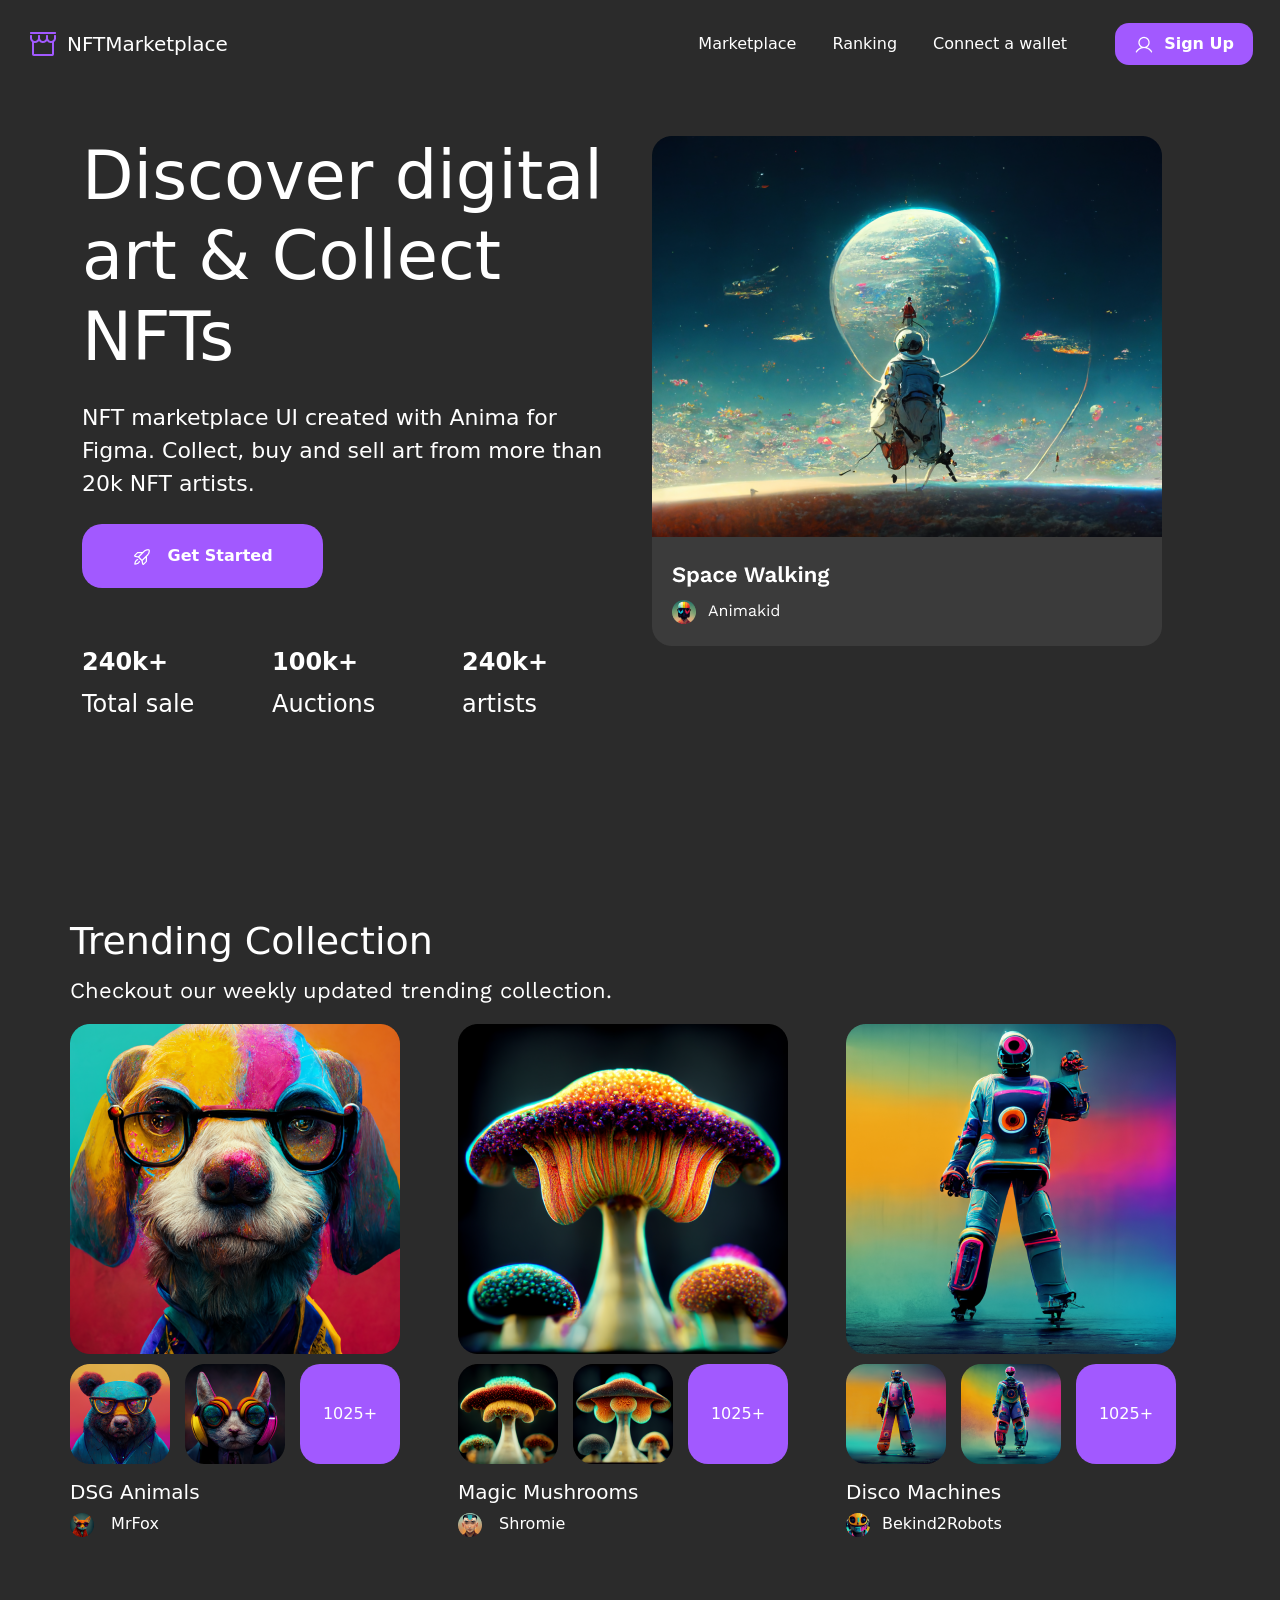
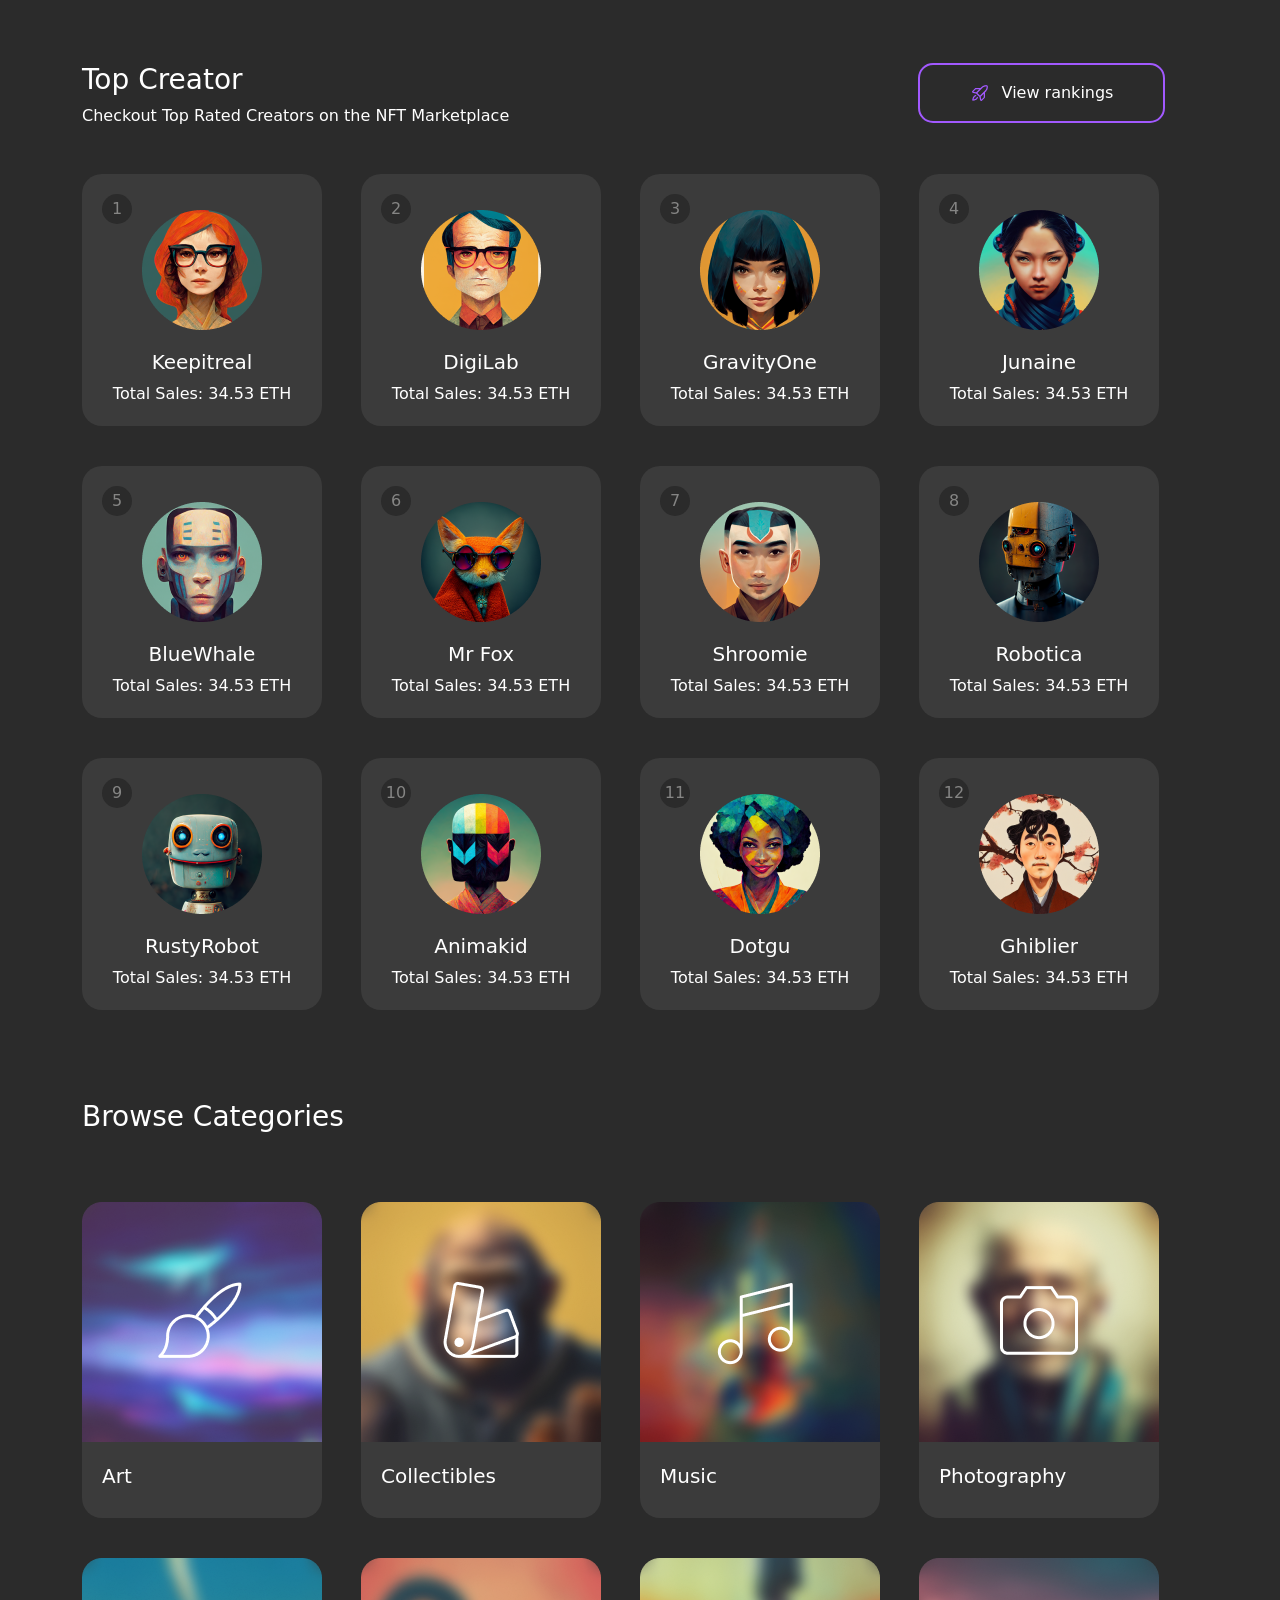
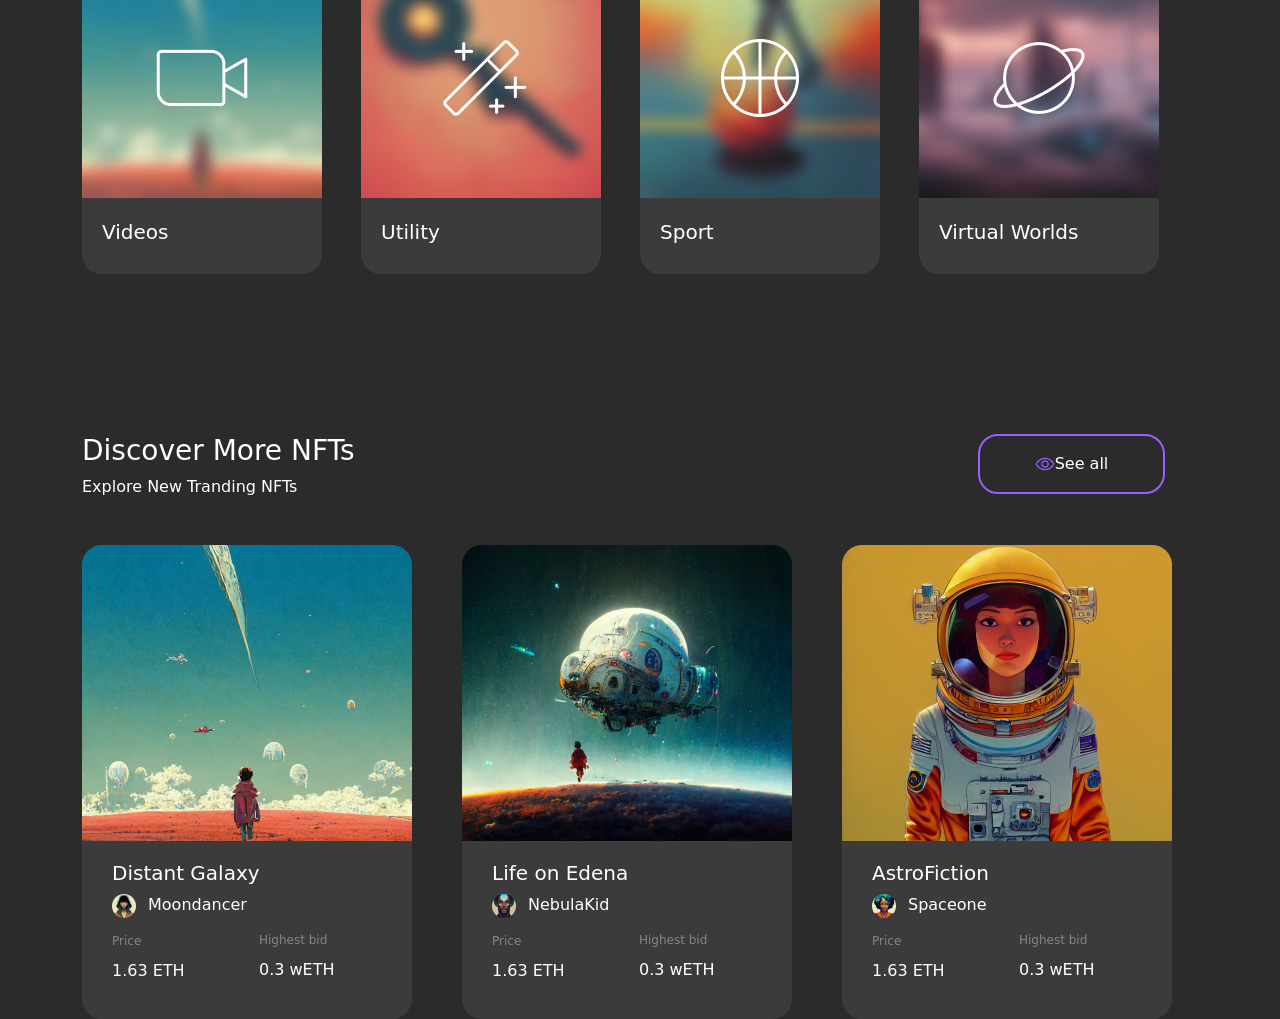
==== commit 8651bb21: "add all section discover more NFTs" ====
--- a/index.html
+++ b/index.html
@@ -6,7 +6,7 @@
         <link rel="icon" href="asset/images/Storefront.png">
         <title>NFT - Landing Page</title>
         <link rel="stylesheet" href="asset/css/bootstrap.min.css" />
-        <link rel="stylesheet" href="asset/css/style.css" />
+        <link rel="stylesheet" href="asset/css/style.css"/>
         <link rel="preconnect" href="https://fonts.googleapis.com" />
         <link rel="preconnect" href="https://fonts.gstatic.com" crossorigin />
         <link
@@ -159,7 +159,7 @@
                     </div>
                     <div class="col-lg-6 position-top-creator">
                         <button class="button-topcreator">
-                            <img src="asset/images/RocketLaunch(1).png" alt=""> View rankings
+                            <img src="asset/images/RocketLaunch(1).png" alt="">View rankings
                         </button>
                     </div>    
                     </div>
@@ -404,18 +404,71 @@
             <!-- End Browse Categori -->
 
             <!-- Start Discover More NFTs -->
-                <section>
-                    <div class="container discover-more-nfts">
+                <section class="container">
+                    <div class="discover-more-nfts">
                         <div class="row d-flex" style="padding-bottom: 30px; padding-top: 30px;">
                             <div class="col-lg-6">
-                            <h3>Top Creator</h3>
-                            <p>Checkout Top Rated Creators on the NFT Marketplace</p>
-                        </div>
-                        <div class="col-lg-6">
-                            <button class="button-topcreator">
-                                <img src="asset/images/RocketLaunch(1).png" alt=""> View rankings
-                            </button>
+                            <h3>Discover More NFTs</h3>
+                            <p>Explore New Tranding NFTs</p>
+                        </div>
+                        <div class="col-lg-6 position-button-discovermorenfts">
+                            <button class="button-discovermorenfts">
+                                <img src="asset/images/Eye.png" alt="">See all</button>
                         </div>    
+                        </div>
+                    </div>
+
+                    <div class="row">
+                        <div class="col-lg-4">
+                            <img src="asset/images/discover-more-nfts/Image-1.png" alt="">
+                            <div class="DistantGalaxy">
+                                <h5>Distant Galaxy</h5>
+                                <p><img class="DistantGalaxyImg" src="asset/images/discover-more-nfts/Avatar.png" alt="">Moondancer</p>
+                                <div class="row">
+                                    <div class="col-lg-6" style="line-height: 14.2px;">
+                                        <p style="font-size: 12px; font-weight: 400; color: #858584">Price</p>
+                                        <p style="font-weight: 400; font-size: 16px;">1.63 ETH</p>
+                                    </div>
+                                    <div class="col-lg-6" style="line-height: 13.2px;">
+                                        <p style="font-size: 12px; font-weight: 400; color: #858584;">Highest bid</p>
+                                        <p style="font-weight: 400; font-size: 16px;">0.3 wETH</p>
+                                    </div>
+                                </div>
+                            </div>
+                        </div>
+                        <div class="col-lg-4">
+                            <img src="asset/images/discover-more-nfts/Image.png" alt="">
+                            <div class="DistantGalaxy">
+                                <h5>Life on Edena</h5>
+                                <p><img class="DistantGalaxyImg" src="asset/images/discover-more-nfts/Avatar2.png" alt="">NebulaKid</p>
+                                <div class="row">
+                                    <div class="col-lg-6" style="line-height: 14.2px;">
+                                        <p style="font-size: 12px; font-weight: 400; color: #858584">Price</p>
+                                        <p style="font-weight: 400; font-size: 16px;">1.63 ETH</p>
+                                    </div>
+                                    <div class="col-lg-6" style="line-height: 13.2px;">
+                                        <p style="font-size: 12px; font-weight: 400; color: #858584;">Highest bid</p>
+                                        <p style="font-weight: 400; font-size: 16px;">0.3 wETH</p>
+                                    </div>
+                                </div>
+                            </div>
+                        </div>
+                        <div class="col-lg-4">
+                            <img src="asset/images/discover-more-nfts/Image-2.png" alt="">
+                            <div class="DistantGalaxy">
+                                <h5>AstroFiction</h5>
+                                <p><img class="DistantGalaxyImg" src="asset/images/discover-more-nfts/Avatar3.png" alt="">Spaceone</p>
+                                <div class="row">
+                                    <div class="col-lg-6" style="line-height: 14.2px;">
+                                        <p style="font-size: 12px; font-weight: 400; color: #858584">Price</p>
+                                        <p style="font-weight: 400; font-size: 16px;">1.63 ETH</p>
+                                    </div>
+                                    <div class="col-lg-6" style="line-height: 13.2px;">
+                                        <p style="font-size: 12px; font-weight: 400; color: #858584;">Highest bid</p>
+                                        <p style="font-weight: 400; font-size: 16px;">0.3 wETH</p>
+                                    </div>
+                                </div>
+                            </div>
                         </div>
                     </div>
                 </section>
--- a/asset/css/style.css
+++ b/asset/css/style.css
@@ -113,17 +113,20 @@
 }
 
 .top-creator .button-topcreator{
-    padding: 15px 50px;
     border-radius: 15px;
-    border-color: #A259FF;
-    background-color: var(--primary-bg);
-    color: var(--btn-primary);
+    border: 2px #A259FF solid;
+    background-color: var(--primary-bg);
+    color: var(--btn-secondary);
     width: 247px;
 }
 
 .button-topcreator{
     width: 247px;
     height: 60px;
+}
+
+.button-topcreator img{
+    padding-right: 12px;
 }
 
 .position-top-creator{
@@ -193,8 +196,31 @@
     display: contents;
 }
 
-.button-topcreator{
-    
+.button-discovermorenfts{
+    border-radius: 20px;
+    border: 2px #A259FF solid;
+    width: 187px;
+    height: 60px;
+    background-color: var(--primary-bg);
+    color: var(--primary-text);
+}
+
+
+.position-button-discovermorenfts{
+    display: flex;
+    justify-content: end;
+    padding-right: 45px;
+}
+
+.DistantGalaxy{
+    padding: 20px 30px 25px 30px;
+    width: 330px;
+    border-radius: 0px 0px 20px 20px;
+    background-color: var(--secondary-bg);
+}
+
+.DistantGalaxyImg{
+    padding-right: 12px ;
 }
 
 @media(max-width: 1000px){
